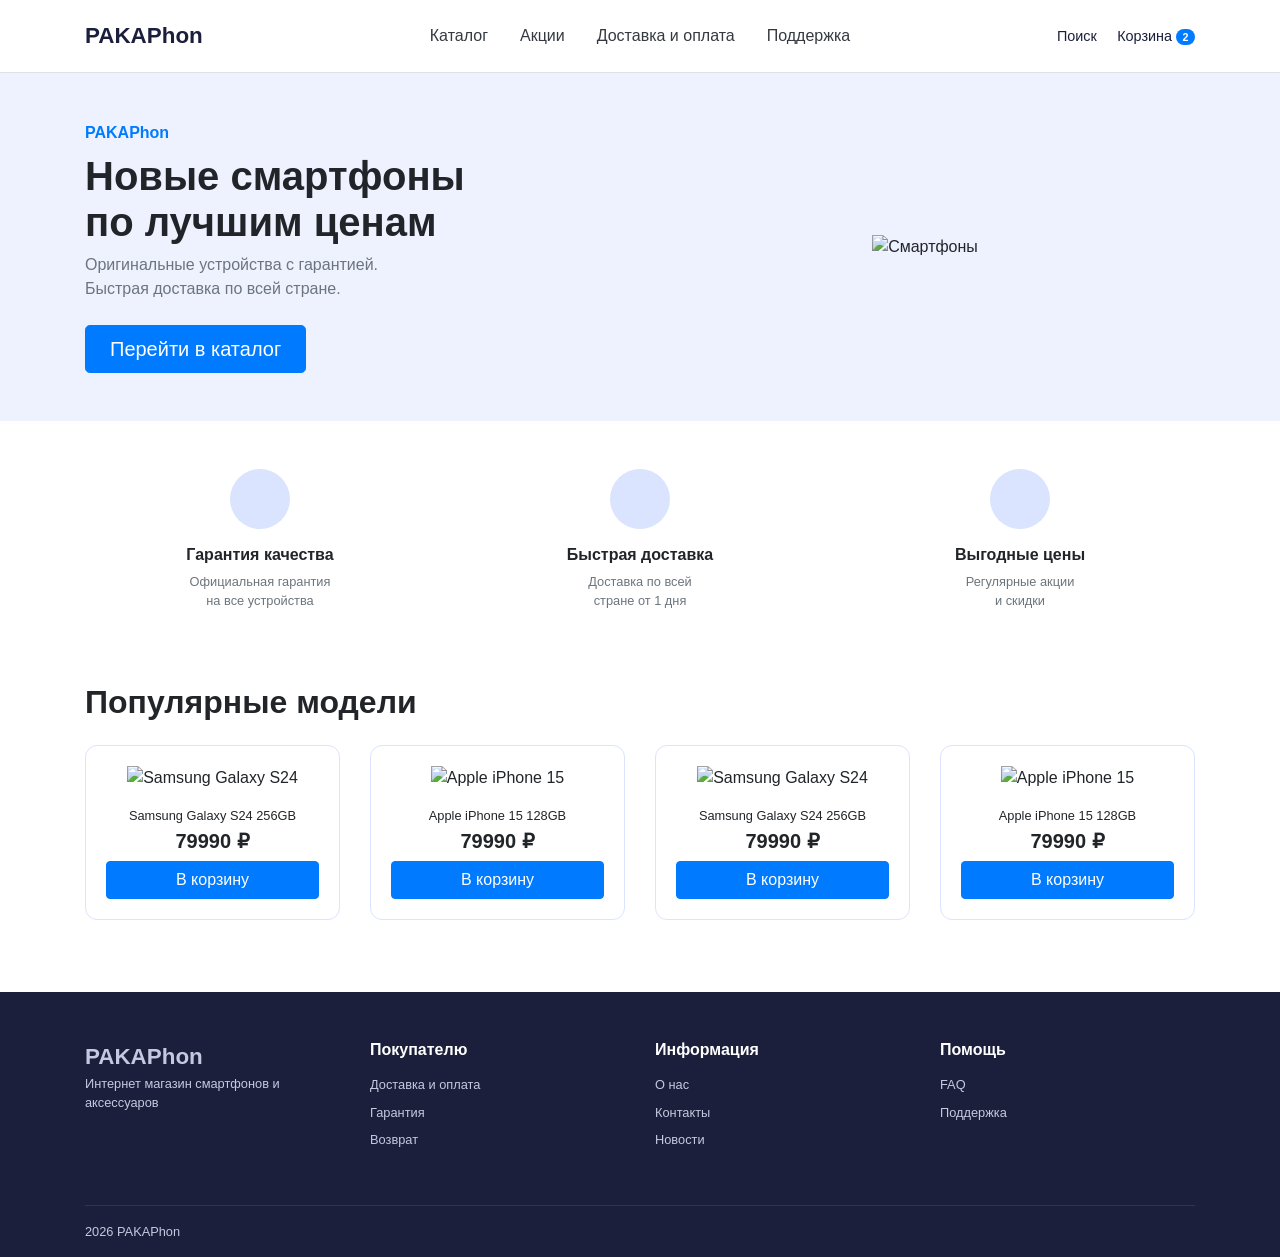
==== index.html @ df189ec3 "first commit" ====
<!DOCTYPE html>
<html lang="ru">
<head>
    <meta charset="UTF-8">
    <meta name="viewport" content="width=device-width, initial-scale=1, shrink-to-fit=no">
    <title>PAKAPhon — Главная</title>
    <link rel="stylesheet" href="https://stackpath.bootstrapcdn.com/bootstrap/4.5.2/css/bootstrap.min.css">
    <link rel="stylesheet" href="styles.css">
</head>
<body>
<header class="bg-white border-bottom py-3">
    <div class="container">
        <div class="row align-items-center">
            <div class="col-md-3">
                <a href="index.html" class="header-logo">PAKAPhon</a>
            </div>
            <div class="col-md-6">
                <nav class="nav justify-content-center">
                    <a class="nav-link text-dark" href="#">Каталог</a>
                    <a class="nav-link text-dark" href="#">Акции</a>
                    <a class="nav-link text-dark" href="#">Доставка и оплата</a>
                    <a class="nav-link text-dark" href="#">Поддержка</a>
                </nav>
            </div>
            <div class="col-md-3 text-right">
                <a href="#" class="header-icon">Поиск</a>
                <a href="cart.html" class="header-icon">Корзина <span class="badge badge-primary badge-pill">2</span></a>
            </div>
        </div>
    </div>
</header>

<section class="hero-section py-5">
    <div class="container">
        <div class="row align-items-center">
            <div class="col-md-6">
                <p class="text-primary font-weight-bold mb-2">PAKAPhon</p>
                <h1 class="hero-title">Новые смартфоны<br>по лучшим ценам</h1>
                <p class="text-muted mb-4">Оригинальные устройства с гарантией.<br>Быстрая доставка по всей стране.</p>
                <a href="#" class="btn btn-primary btn-lg px-4">Перейти в каталог</a>
            </div>
            <div class="col-md-6 text-center">
                <img src="img/hero-phone.png" alt="Смартфоны" class="hero-image img-fluid">
            </div>
        </div>
    </div>
</section>
<section class="py-5">
    <div class="container">
        <div class="row text-center">
            <div class="col-md-4 mb-4">
                <div class="feature-icon mx-auto mb-3"></div>
                <h6 class="font-weight-bold">Гарантия качества</h6>
                <p class="text-muted small mb-0">Официальная гарантия<br>на все устройства</p>
            </div>
            <div class="col-md-4 mb-4">
                <div class="feature-icon mx-auto mb-3"></div>
                <h6 class="font-weight-bold">Быстрая доставка</h6>
                <p class="text-muted small mb-0">Доставка по всей<br>стране от 1 дня</p>
            </div>
            <div class="col-md-4 mb-4">
                <div class="feature-icon mx-auto mb-3"></div>
                <h6 class="font-weight-bold">Выгодные цены</h6>
                <p class="text-muted small mb-0">Регулярные акции<br>и скидки</p>
            </div>
        </div>
    </div>
</section>

<section class="pb-5">
    <div class="container">
        <h2 class="font-weight-bold mb-4">Популярные модели</h2>
        <div class="row">
            <div class="col-md-3 col-sm-6 mb-4">
                <div class="card product-card h-100">
                    <div class="card-body d-flex flex-column text-center">
                        <img src="img/phone1.png" alt="Samsung Galaxy S24" class="product-img mb-3">
                        <p class="small mb-1">Samsung Galaxy S24 256GB</p>
                        <p class="font-weight-bold h5">79990 ₽</p>
                        <button class="btn btn-primary btn-block mt-auto" onclick="window.location.href='cart.html'">В корзину</button>
                    </div>
                </div>
            </div>
            <div class="col-md-3 col-sm-6 mb-4">
                <div class="card product-card h-100">
                    <div class="card-body d-flex flex-column text-center">
                        <img src="img/phone2.png" alt="Apple iPhone 15" class="product-img mb-3">
                        <p class="small mb-1">Apple iPhone 15 128GB</p>
                        <p class="font-weight-bold h5">79990 ₽</p>
                        <button class="btn btn-primary btn-block mt-auto" onclick="window.location.href='cart.html'">В корзину</button>
                    </div>
                </div>
            </div>
            <div class="col-md-3 col-sm-6 mb-4">
                <div class="card product-card h-100">
                    <div class="card-body d-flex flex-column text-center">
                        <img src="img/phone3.png" alt="Samsung Galaxy S24" class="product-img mb-3">
                        <p class="small mb-1">Samsung Galaxy S24 256GB</p>
                        <p class="font-weight-bold h5">79990 ₽</p>
                        <button class="btn btn-primary btn-block mt-auto" onclick="window.location.href='cart.html'">В корзину</button>
                    </div>
                </div>
            </div>
            <div class="col-md-3 col-sm-6 mb-4">
                <div class="card product-card h-100">
                    <div class="card-body d-flex flex-column text-center">
                        <img src="img/phone4.png" alt="Apple iPhone 15" class="product-img mb-3">
                        <p class="small mb-1">Apple iPhone 15 128GB</p>
                        <p class="font-weight-bold h5">79990 ₽</p>
                        <button class="btn btn-primary btn-block mt-auto" onclick="window.location.href='cart.html'">В корзину</button>
                    </div>
                </div>
            </div>
        </div>
    </div>
</section>
<footer class="site-footer pt-5 pb-3">
    <div class="container">
        <div class="row">
            <div class="col-md-3 mb-4">
                <a href="index.html" class="footer-logo">PAKAPhon</a>
                <p class="small">Интернет магазин смартфонов и аксессуаров</p>
            </div>
            <div class="col-md-3 mb-4">
                <h6 class="font-weight-bold mb-3">Покупателю</h6>
                <ul class="list-unstyled small mb-0">
                    <li class="mb-2"><a href="#">Доставка и оплата</a></li>
                    <li class="mb-2"><a href="#">Гарантия</a></li>
                    <li class="mb-2"><a href="#">Возврат</a></li>
                </ul>
            </div>
            <div class="col-md-3 mb-4">
                <h6 class="font-weight-bold mb-3">Информация</h6>
                <ul class="list-unstyled small mb-0">
                    <li class="mb-2"><a href="#">О нас</a></li>
                    <li class="mb-2"><a href="#">Контакты</a></li>
                    <li class="mb-2"><a href="#">Новости</a></li>
                </ul>
            </div>
            <div class="col-md-3 mb-4">
                <h6 class="font-weight-bold mb-3">Помощь</h6>
                <ul class="list-unstyled small mb-0">
                    <li class="mb-2"><a href="#">FAQ</a></li>
                    <li class="mb-2"><a href="#">Поддержка</a></li>
                </ul>
            </div>
        </div>
        <hr class="footer-hr">
        <p class="small mb-0">2026 PAKAPhon</p>
    </div>
</footer>
</body>
</html>
---- styles.css ----
.hero-section {
    background-color: #eef2ff;
}

.summary-box {
    background-color: #eef2ff;
    border-radius: 12px;
    padding: 24px;
}

.header-logo {
    font-weight: 700;
    font-size: 1.4rem;
    color: #1b1f3b;
    text-decoration: none;
}

.header-logo:hover {
    color: #1b1f3b;
    text-decoration: none;
}

.header-icon {
    color: #1b1f3b;
    margin-left: 16px;
    font-size: 0.9rem;
    text-decoration: none;
}

.header-icon:hover {
    color: #3b5bdb;
    text-decoration: none;
}

.hero-title {
    font-size: 2.5rem;
    font-weight: 700;
    line-height: 1.15;
}

.hero-image {
    max-height: 380px;
}

.feature-icon {
    width: 60px;
    height: 60px;
    background-color: #dbe4ff;
    border-radius: 50%;
}

.product-card {
    border: 1px solid #dbe4ff;
    border-radius: 12px;
}

.product-img {
    max-height: 220px;
    object-fit: contain;
    margin: 0 auto;
}

.product-gallery-main {
    max-height: 400px;
}

.product-thumb {
    width: 70px;
    height: 70px;
    border: 1px solid #e3e6ef;
    border-radius: 6px;
    padding: 4px;
    cursor: pointer;
}

.product-thumb.active {
    border-color: #3b5bdb;
}

.color-dot {
    width: 36px;
    height: 36px;
    border-radius: 50%;
    border: 2px solid transparent;
    display: inline-block;
    cursor: pointer;
}

.color-dot.active {
    border-color: #3b5bdb;
}

.memory-btn.active {
    background-color: #3b5bdb;
    color: #fff;
    border-color: #3b5bdb;
}

.rating-stars {
    color: #ffb400;
}

.cart-item {
    border: 1px solid #e3e6ef;
    border-radius: 12px;
    padding: 16px;
    margin-bottom: 16px;
    display: flex;
    align-items: center;
}

.cart-item img {
    max-height: 80px;
}

.cart-price {
    min-width: 100px;
    text-align: right;
}

.qty-btn {
    width: 32px;
    height: 32px;
    border: 1px solid #e3e6ef;
    background: #fff;
    border-radius: 6px;
    cursor: pointer;
}

.cart-item-remove {
    background: none;
    border: none;
    color: #6c7293;
    cursor: pointer;
}

.cart-item-remove:hover {
    color: #e03131;
}

.site-footer {
    background-color: #1b1f3b;
    color: #c5c9e0;
}

.site-footer a {
    color: #c5c9e0;
    text-decoration: none;
}

.site-footer a:hover {
    color: #fff;
    text-decoration: none;
}

.site-footer h6 {
    color: #fff;
}

.footer-logo {
    color: #fff;
    font-weight: 700;
    font-size: 1.4rem;
    text-decoration: none;
    display: inline-block;
}

.footer-logo:hover {
    color: #fff;
    text-decoration: none;
}

.footer-hr {
    border: none;
    border-top: 1px solid #2e3357;
    margin: 24px 0 16px;
}
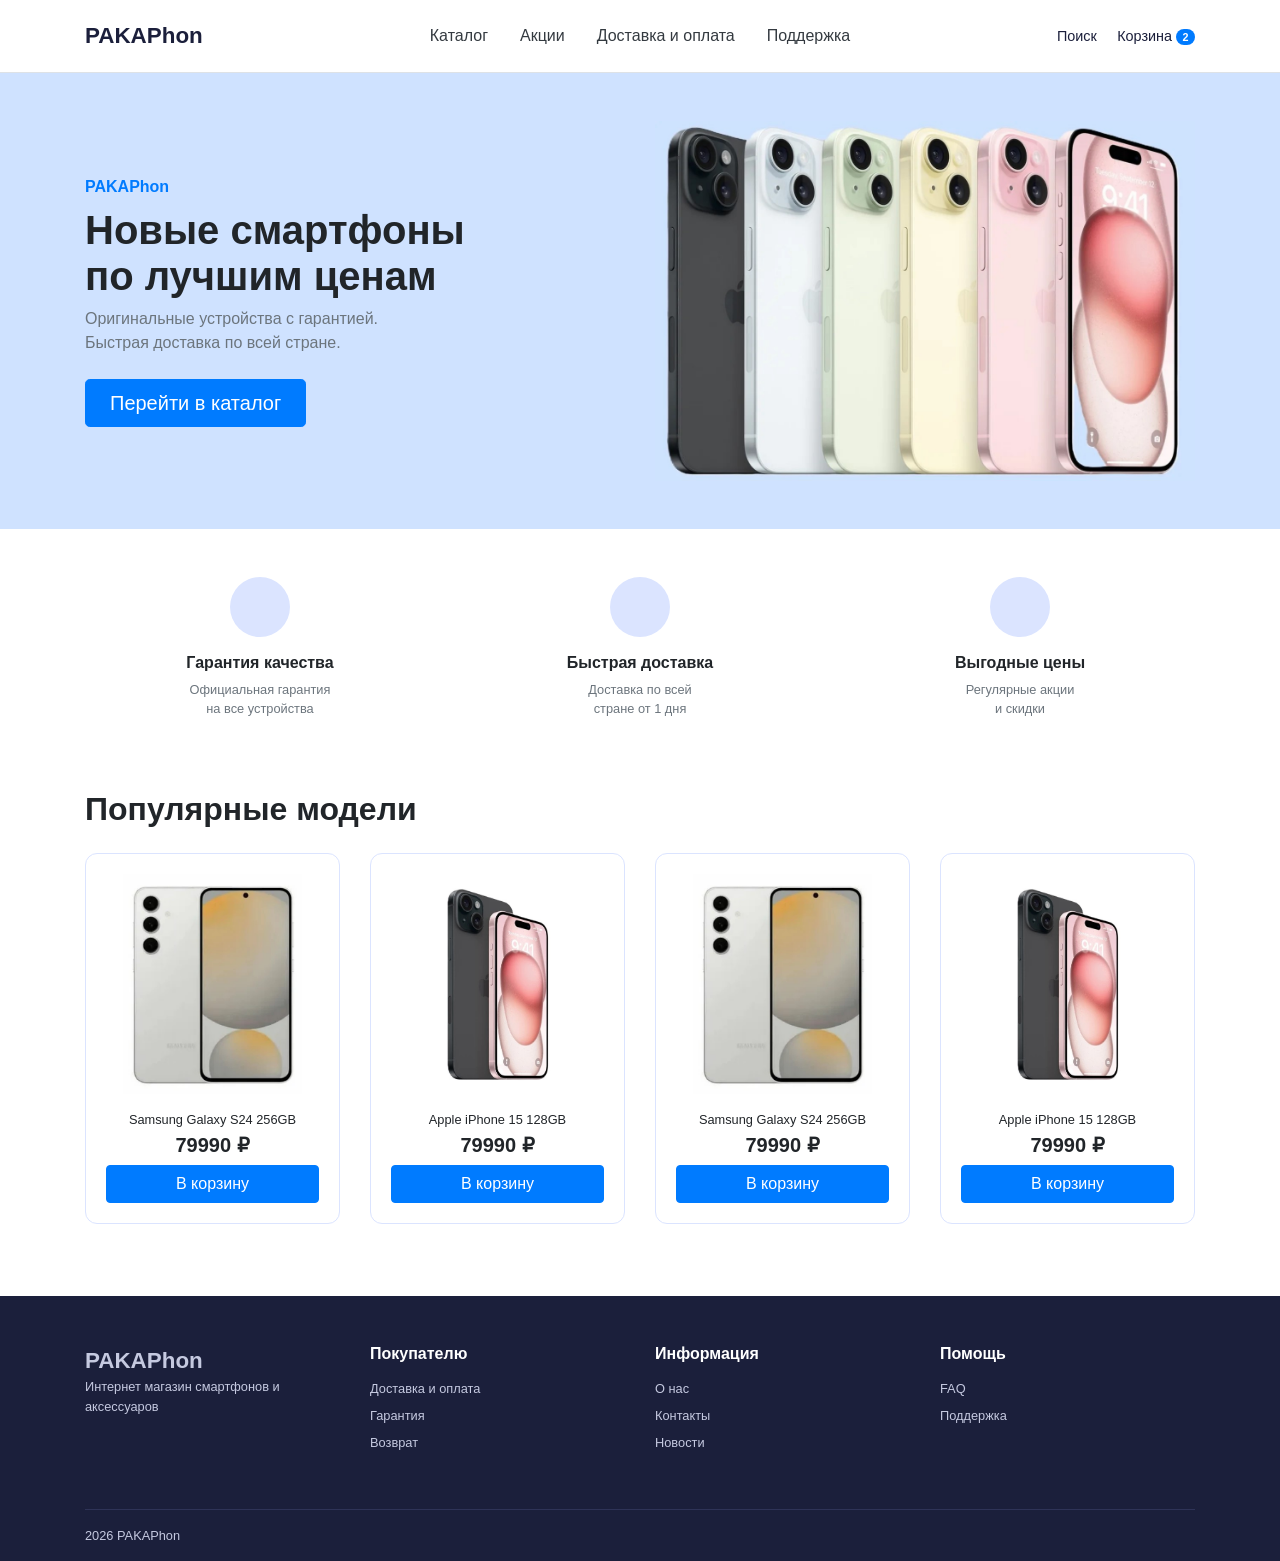
==== commit 460a9ae2: "фотки на сайт" ====
--- a/index.html
+++ b/index.html
@@ -6,6 +6,7 @@
     <title>PAKAPhon — Главная</title>
     <link rel="stylesheet" href="https://stackpath.bootstrapcdn.com/bootstrap/4.5.2/css/bootstrap.min.css">
     <link rel="stylesheet" href="styles.css">
+    <link rel="icon" href="img/favicon.png" type="image/png">
 </head>
 <body>
 <header class="bg-white border-bottom py-3">
@@ -94,7 +95,7 @@
             <div class="col-md-3 col-sm-6 mb-4">
                 <div class="card product-card h-100">
                     <div class="card-body d-flex flex-column text-center">
-                        <img src="img/phone3.png" alt="Samsung Galaxy S24" class="product-img mb-3">
+                        <img src="img/phone1.png" alt="Samsung Galaxy S24" class="product-img mb-3">
                         <p class="small mb-1">Samsung Galaxy S24 256GB</p>
                         <p class="font-weight-bold h5">79990 ₽</p>
                         <button class="btn btn-primary btn-block mt-auto" onclick="window.location.href='cart.html'">В корзину</button>
@@ -104,7 +105,7 @@
             <div class="col-md-3 col-sm-6 mb-4">
                 <div class="card product-card h-100">
                     <div class="card-body d-flex flex-column text-center">
-                        <img src="img/phone4.png" alt="Apple iPhone 15" class="product-img mb-3">
+                        <img src="img/phone2.png" alt="Apple iPhone 15" class="product-img mb-3">
                         <p class="small mb-1">Apple iPhone 15 128GB</p>
                         <p class="font-weight-bold h5">79990 ₽</p>
                         <button class="btn btn-primary btn-block mt-auto" onclick="window.location.href='cart.html'">В корзину</button>
--- a/styles.css
+++ b/styles.css
@@ -1,5 +1,5 @@
 .hero-section {
-    background-color: #eef2ff;
+    background-color: #CFE2FF;
 }
 
 .summary-box {
